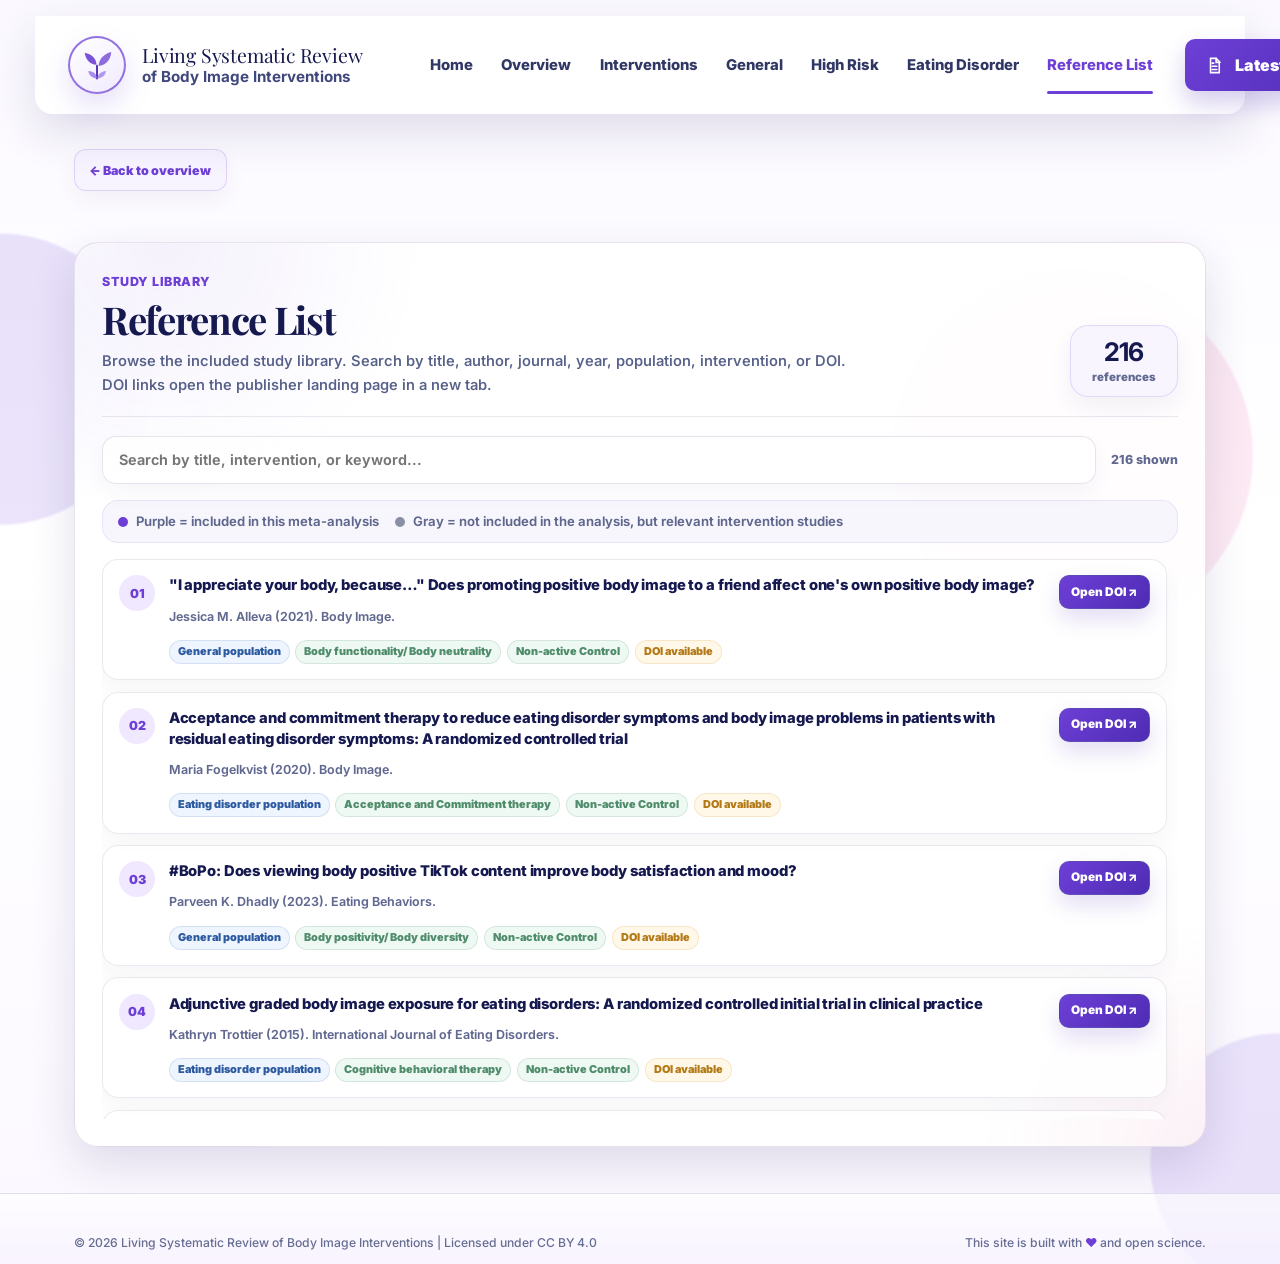
==== references.html @ 6b1490e8 "Add files via upload" ====
<!DOCTYPE html>
<html lang="en">
<head>
  <meta charset="UTF-8" />
  <meta name="viewport" content="width=device-width, initial-scale=1.0" />
  <title>Reference List | Living Systematic Review of Body Image Interventions</title>
  <meta name="description" content="Reference list for the living systematic review of body image interventions." />

  <link rel="preconnect" href="https://fonts.googleapis.com">
  <link rel="preconnect" href="https://fonts.gstatic.com" crossorigin>
  <link href="https://fonts.googleapis.com/css2?family=Inter:wght@400;500;600;700;800;900&family=Playfair+Display:wght@700;800&family=Special+Elite&display=swap" rel="stylesheet">
  <link rel="stylesheet" href="assets/style.css" />
</head>

<body class="references-page">
  <div class="page-shell">
    <header>
      <nav class="navbar" aria-label="Primary navigation">
        <a class="brand" href="index.html#cover" aria-label="Home">
          <span class="brand-mark" aria-hidden="true">
            <svg width="38" height="38" viewBox="0 0 48 48" fill="none">
              <path d="M24 41V25" stroke="#4E2CB4" stroke-width="2.4" stroke-linecap="round"/>
              <path d="M23.3 23.8C15.4 23.2 9.6 17.1 8.4 8.4C17.4 10.2 23.4 15.7 23.3 23.8Z" fill="#6D3FD6" opacity="0.9"/>
              <path d="M26 25.2C26.2 16.5 32.9 9.8 42 7.5C41.2 18.2 34.3 24.5 26 25.2Z" fill="#6D3FD6" opacity="0.76"/>
              <path d="M13 31.5C20 31.7 23.5 35.5 24 41C17.6 40.2 13.8 36.9 13 31.5Z" fill="#8F6BE8" opacity="0.75"/>
              <path d="M35.5 31.5C29.1 31.9 25.7 35.6 24 41C30.9 40.5 34.5 37 35.5 31.5Z" fill="#8F6BE8" opacity="0.68"/>
            </svg>
          </span>
          <span class="brand-title">Living Systematic Review <span>of Body Image Interventions</span></span>
        </a>

        <button class="hamburger" id="menuButton" aria-label="Open navigation menu" aria-expanded="false" aria-controls="navLinks">
          <svg width="24" height="24" viewBox="0 0 24 24" fill="none" aria-hidden="true">
            <path d="M4 7h16M4 12h16M4 17h16" stroke="currentColor" stroke-width="2" stroke-linecap="round"/>
          </svg>
        </button>

        <ul class="nav-links" id="navLinks">
          <li><a href="index.html#cover">Home</a></li>
          <li><a href="index.html#overview">Overview</a></li>
          <li><a href="index.html#interventions">Interventions</a></li>
          <li><a href="index.html#general-population">General</a></li>
          <li><a href="index.html#high-risk-population">High Risk</a></li>
          <li><a href="index.html#eating-disorder-population">Eating Disorder</a></li>
          <li><a href="references.html" class="active">Reference List</a></li>
        </ul>

        <a class="version-btn" href="index.html#overview">
          <svg width="19" height="19" viewBox="0 0 24 24" fill="none" aria-hidden="true">
            <path d="M7 3h7l4 4v14H7V3Z" stroke="currentColor" stroke-width="2"/>
            <path d="M14 3v5h5M9 13h6M9 17h6M9 9h2" stroke="currentColor" stroke-width="2" stroke-linecap="round"/>
          </svg>
          Latest Version
        </a>
      </nav>
    </header>

    <main>
      <div class="reference-page-intro">
        <a class="reference-back-home" href="index.html#overview">← Back to overview</a>
      </div>

      <section class="reference-section" id="reference-list" aria-labelledby="referenceListTitle">
        <div class="reference-card">
          <div class="reference-head">
            <div>
              <span class="population-kicker">Study library</span>
              <h2 id="referenceListTitle">Reference List</h2>
              <p>
                Browse the included study library. Search by title, author, journal, year, population, intervention, or DOI. DOI links open the publisher landing page in a new tab.
              </p>
            </div>
            <div class="reference-count-pill" aria-label="Number of references currently displayed">
              <div>
                <strong id="referenceTotal">0</strong>
                <span>references</span>
              </div>
            </div>
          </div>

          <div class="reference-toolbar">
            <label class="sr-only" for="referenceSearch">Search references</label>
            <input class="reference-search" id="referenceSearch" type="search" placeholder="Search by title, intervention, or keyword..." autocomplete="off" />
            <div class="reference-toolbar-meta"><span id="referenceShown">0</span> shown</div>
          </div>

          <div class="reference-legend" aria-label="Reference list legend">
            <span class="reference-legend-item">
              <span class="reference-legend-dot reference-legend-dot--purple" aria-hidden="true"></span>
              Purple = included in this meta-analysis
            </span>
            <span class="reference-legend-item">
              <span class="reference-legend-dot reference-legend-dot--gray" aria-hidden="true"></span>
              Gray = not included in the analysis, but relevant intervention studies
            </span>
          </div>

          <ol class="reference-list" id="referenceList" aria-label="Included study references"></ol>
          <div class="reference-empty" id="referenceEmpty">No matching references. Try another keyword.</div>
        </div>
      </section>
    </main>

    <footer>
      <div class="footer-inner">
        <div class="footer-bottom">
          <p>© 2026 Living Systematic Review of Body Image Interventions | Licensed under CC BY 4.0</p>
          <p>This site is built with <span class="heart">♥</span> and open science.</p>
        </div>
      </div>
    </footer>
  </div>

  <script src="data/references.js"></script>
  <script src="assets/references.js"></script>
</body>
</html>
---- assets/style.css ----
:root {
      --ink: #15194f;
      --text: #38406c;
      --muted: #6e7396;
      --purple: #6d3fd6;
      --purple-dark: #4e2cb4;
      --purple-soft: #efe8ff;
      --purple-softer: #f5f0ff;
      --pink-soft: #ffeaf4;
      --line: rgba(49, 38, 103, 0.12);
      --card: rgba(255, 255, 255, 0.88);
      --shadow: 0 18px 45px rgba(53, 37, 104, 0.14);
      --max: 1180px;
      --nav-height: 112px;
    }

    * {
      box-sizing: border-box;
      margin: 0;
      padding: 0;
    }

    html {
      scroll-behavior: smooth;
    }

    body {
      min-height: 100vh;
      font-family: "Inter", system-ui, -apple-system, BlinkMacSystemFont, "Segoe UI", sans-serif;
      color: var(--text);
      background:
        radial-gradient(circle at 0% 30%, rgba(130, 87, 226, 0.16) 0 9rem, transparent 9.2rem),
        radial-gradient(circle at 84% 36%, rgba(245, 160, 200, 0.22) 0 11rem, transparent 11.2rem),
        radial-gradient(circle at 100% 92%, rgba(130, 87, 226, 0.15) 0 8rem, transparent 8.2rem),
        linear-gradient(180deg, #fbf9ff 0%, #ffffff 43%, #fbf8ff 100%);
      overflow-x: hidden;
    }

    a {
      color: inherit;
      text-decoration: none;
    }

    .page-shell {
      position: relative;
      min-height: 100vh;
    }

    header {
      position: sticky;
      top: 0;
      z-index: 30;
      padding: 1rem clamp(1rem, 3vw, 2.2rem) 0;
    }

    .navbar {
      max-width: 1390px;
      margin: 0 auto;
      min-height: 98px;
      display: flex;
      align-items: center;
      justify-content: space-between;
      gap: 2rem;
      padding: 0 2rem;
      border: 1px solid rgba(255,255,255,0.7);
      border-radius: 0 0 18px 18px;
      background: rgba(255, 255, 255, 0.9);
      box-shadow: var(--shadow);
      backdrop-filter: blur(16px);
    }

    .brand {
      display: flex;
      align-items: center;
      gap: 1rem;
      min-width: 330px;
    }

    .brand-mark {
      width: 58px;
      height: 58px;
      display: grid;
      place-items: center;
      border: 2px solid rgba(109,63,214,0.72);
      border-radius: 50%;
      background: linear-gradient(145deg, #ffffff 0%, #f1eafe 100%);
      box-shadow: 0 12px 28px rgba(109,63,214,0.17);
      flex: 0 0 auto;
    }

    .brand-title {
      font-family: "Playfair Display", Georgia, serif;
      color: var(--ink);
      font-size: 1.22rem;
      line-height: 1.08;
      letter-spacing: -0.01em;
    }

    .brand-title span {
      display: block;
      margin-top: 0.15rem;
      font-size: 0.95rem;
      color: #40477c;
      font-family: "Inter", sans-serif;
      font-weight: 700;
      letter-spacing: 0;
    }

    .nav-links {
      display: flex;
      align-items: center;
      justify-content: center;
      gap: clamp(1rem, 2.2vw, 1.8rem);
      list-style: none;
      font-weight: 800;
      color: #303764;
      font-size: 0.93rem;
      white-space: nowrap;
    }

    .nav-links a {
      position: relative;
      display: inline-flex;
      padding: 0.5rem 0;
      transition: color 160ms ease;
    }

    .nav-links a:hover,
    .nav-links a.active {
      color: var(--purple);
    }

    .nav-links a.active::after,
    .nav-links a:hover::after {
      content: "";
      position: absolute;
      left: 0;
      right: 0;
      bottom: -0.72rem;
      height: 3px;
      border-radius: 999px;
      background: var(--purple);
    }

    .version-btn {
      display: inline-flex;
      align-items: center;
      justify-content: center;
      gap: 0.65rem;
      height: 52px;
      padding: 0 1.25rem;
      border-radius: 10px;
      background: linear-gradient(135deg, var(--purple) 0%, var(--purple-dark) 100%);
      color: white;
      font-weight: 900;
      box-shadow: 0 12px 25px rgba(78,44,180,0.24);
      transition: transform 160ms ease, box-shadow 160ms ease;
      white-space: nowrap;
    }

    .version-btn:hover {
      transform: translateY(-2px);
      box-shadow: 0 16px 30px rgba(78,44,180,0.28);
    }

    .hamburger {
      display: none;
      width: 44px;
      height: 44px;
      border: 1px solid var(--line);
      border-radius: 12px;
      background: white;
      color: var(--purple);
      cursor: pointer;
    }

    main {
      position: relative;
      z-index: 1;
      margin-top: -114px;
    }

    #overview,
    #interventions,
    #general-population,
    #high-risk-population,
    #eating-disorder-population,
    #reference-list {
      scroll-margin-top: 112px;
    }

    /* Cover */

    .cover-page {
      min-height: 100vh;
      display: flex;
      align-items: center;
      justify-content: center;
      padding: calc(var(--nav-height) + 34px) 1.5rem 4.4rem;
      position: relative;
      overflow: hidden;
      background:
        radial-gradient(circle at 9% 24%, rgba(130, 87, 226, 0.10) 0 10rem, transparent 10.2rem),
        radial-gradient(circle at 88% 72%, rgba(245, 160, 200, 0.13) 0 13rem, transparent 13.2rem),
        linear-gradient(180deg, #fbf9ff 0%, #ffffff 68%, #fbf8ff 100%);
    }

    .cover-board {
      width: min(1280px, 100%);
      aspect-ratio: 16 / 9;
      min-height: 620px;
      position: relative;
      overflow: hidden;
      border-radius: 28px;
      background:
        radial-gradient(circle at 9% 12%, rgba(233, 138, 164, 0.18), transparent 6rem),
        radial-gradient(circle at 91% 92%, rgba(125, 88, 206, 0.12), transparent 9rem),
        linear-gradient(180deg, rgba(255,255,255,0.94), rgba(255,253,250,0.92));
      border: 1px solid rgba(255, 255, 255, 0.88);
      box-shadow: 0 24px 70px rgba(53, 37, 104, 0.13);
      isolation: isolate;
    }

    .cover-board::before {
      content: "";
      position: absolute;
      inset: 0;
      pointer-events: none;
      opacity: 0.42;
      background-image:
        radial-gradient(rgba(60, 51, 87, 0.10) 0.8px, transparent 0.8px),
        linear-gradient(110deg, transparent 0 64%, rgba(137, 98, 220, 0.09) 64% 69%, transparent 69% 100%),
        linear-gradient(12deg, transparent 0 72%, rgba(235, 184, 197, 0.15) 72% 80%, transparent 80% 100%);
      background-size: 22px 22px, 100% 100%, 100% 100%;
      mix-blend-mode: multiply;
      z-index: -2;
    }

    .cover-board::after {
      content: "";
      position: absolute;
      left: -8%;
      right: -8%;
      bottom: -8%;
      height: 31%;
      background:
        linear-gradient(9deg, rgba(132, 91, 213, 0.14), rgba(255,255,255,0) 74%),
        linear-gradient(-8deg, rgba(232, 177, 195, 0.18), rgba(255,255,255,0) 62%);
      clip-path: polygon(0 37%, 18% 54%, 34% 41%, 51% 62%, 66% 45%, 83% 57%, 100% 37%, 100% 100%, 0 100%);
      z-index: -1;
    }

    .cover-title {
      position: absolute;
      top: 8.5%;
      left: 50%;
      transform: translateX(-50%);
      width: min(760px, 80%);
      text-align: center;
      font-family: "Special Elite", "Playfair Display", Georgia, serif;
      color: #312a53;
      font-size: clamp(2rem, 3.4vw, 3.7rem);
      line-height: 1.28;
      letter-spacing: 0.01em;
      z-index: 3;
    }

    .cover-title span {
      display: block;
    }

    .cover-title::after {
      content: "";
      display: block;
      width: 260px;
      height: 8px;
      margin: 1rem auto 0;
      border-radius: 999px;
      background: rgba(109, 63, 214, 0.20);
      transform: rotate(-1deg);
    }

    .body-figure-wrap {
      position: absolute;
      left: 50%;
      top: 54%;
      width: 34%;
      transform: translate(-50%, -50%);
      z-index: 4;
      padding: 1.2rem 1.1rem;
      border-radius: 28px;
      background: rgba(232, 222, 250, 0.24);
      box-shadow: 0 18px 50px rgba(53, 37, 104, 0.05);
      animation: floatCenter 8s ease-in-out infinite;
    }

    .body-figure-wrap svg {
      width: 100%;
      display: block;
      overflow: visible;
    }

    @keyframes floatCenter {
      0%, 100% {
        transform: translate(-50%, -50%) translateY(0);
      }
      50% {
        transform: translate(-50%, -50%) translateY(-6px);
      }
    }

    .cover-note {
      position: absolute;
      display: flex;
      align-items: center;
      gap: 0.72rem;
      min-height: 78px;
      padding: 1rem 1.2rem;
      border-radius: 9px 15px 11px 13px;
      color: #312a53;
      font-family: "Special Elite", "Courier New", monospace;
      font-size: clamp(0.86rem, 1.18vw, 1.08rem);
      line-height: 1.55;
      letter-spacing: 0.01em;
      text-decoration: none;
      box-shadow: 0 14px 28px rgba(53, 37, 104, 0.10);
      transform: rotate(var(--r));
      animation: floatTag var(--duration) ease-in-out infinite;
      animation-delay: var(--delay);
      transition: filter 0.24s ease, box-shadow 0.24s ease, background 0.24s ease;
      z-index: 5;
      will-change: transform;
    }

    .cover-note::before {
      content: "";
      position: absolute;
      top: -14px;
      left: 28%;
      width: 74px;
      height: 22px;
      border-radius: 4px;
      background: rgba(211, 191, 157, 0.58);
      transform: rotate(2deg);
      box-shadow: 0 2px 8px rgba(53, 37, 104, 0.07);
    }

    .cover-note:hover,
    .cover-note:focus-visible {
      filter: saturate(1.04) brightness(1.02);
      box-shadow: 0 18px 34px rgba(53, 37, 104, 0.18), 0 0 0 5px rgba(109, 63, 214, 0.08);
      outline: none;
    }

    .cover-note .note-icon {
      flex: 0 0 auto;
      font-size: 1.65rem;
      color: #6d3fd6;
      opacity: 0.76;
      line-height: 1;
    }

    .cover-note.lavender {
      background: rgba(232, 222, 250, 0.88);
      clip-path: polygon(0 8%, 8% 3%, 22% 5%, 36% 0, 51% 4%, 67% 1%, 82% 6%, 100% 3%, 98% 89%, 87% 94%, 70% 92%, 54% 99%, 38% 93%, 21% 97%, 6% 92%);
    }

    .cover-note.cream {
      background: rgba(247, 238, 224, 0.92);
      clip-path: polygon(1% 9%, 14% 4%, 28% 7%, 42% 2%, 58% 6%, 75% 3%, 100% 8%, 97% 88%, 82% 95%, 66% 91%, 48% 98%, 30% 94%, 12% 99%, 2% 91%);
    }

    .note-1 { left: 10%; top: 27%; width: 25%; --r: -3deg; --duration: 6.6s; --delay: -0.2s; }
    .note-2 { left: 8%; top: 46%; width: 25%; --r: -4deg; --duration: 7.4s; --delay: -1.1s; }
    .note-3 { left: 11%; top: 67%; width: 26%; --r: -2deg; --duration: 6.9s; --delay: -2.2s; }
    .note-4 { right: 10%; top: 25%; width: 25%; --r: 3deg; --duration: 7.2s; --delay: -0.8s; }
    .note-5 { right: 8%; top: 47%; width: 25%; --r: 4deg; --duration: 6.8s; --delay: -1.6s; }
    .note-6 { right: 10%; top: 68%; width: 24%; --r: 2deg; --duration: 7.6s; --delay: -2.7s; }

    @keyframes floatTag {
      0%, 100% {
        transform: translate3d(0, 0, 0) rotate(var(--r));
      }
      50% {
        transform: translate3d(0, -12px, 0) rotate(calc(var(--r) + 0.7deg));
      }
    }

    .scroll-hint {
      position: absolute;
      left: 50%;
      bottom: 1.05rem;
      transform: translateX(-50%);
      display: inline-flex;
      flex-direction: column;
      align-items: center;
      gap: 0.42rem;
      color: var(--purple);
      font-weight: 800;
      font-size: 0.82rem;
      text-align: center;
      z-index: 8;
    }

    .scroll-hint .arrow {
      width: 34px;
      height: 34px;
      display: grid;
      place-items: center;
      border-radius: 50%;
      background: rgba(255,255,255,0.85);
      border: 1px solid rgba(109,63,214,0.20);
      box-shadow: 0 10px 24px rgba(53, 37, 104, 0.12);
      font-size: 1.2rem;
      animation: bounce 1.6s infinite;
    }

    @keyframes bounce {
      0%, 20%, 50%, 80%, 100% {
        transform: translateY(0);
      }
      40% {
        transform: translateY(6px);
      }
      60% {
        transform: translateY(3px);
      }
    }

    /* Overview dashboard */

    .dashboard-hero {
      max-width: var(--max);
      margin: 0 auto;
      padding: 4.3rem 1.5rem 2.2rem;
    }

    .dashboard-card {
      width: 100%;
      border: 1px solid rgba(255,255,255,0.78);
      border-radius: 28px;
      background: rgba(255, 255, 255, 0.88);
      box-shadow: var(--shadow);
      backdrop-filter: blur(18px);
      overflow: hidden;
    }

    .dashboard-header {
      display: block;
      padding: 1.75rem 1.7rem 1.2rem;
      border-bottom: 1px solid rgba(49, 38, 103, 0.10);
    }

    .dashboard-header h1 {
      font-family: "Playfair Display", Georgia, serif;
      font-size: clamp(1.9rem, 3vw, 2.75rem);
      line-height: 1.05;
      letter-spacing: -0.035em;
      color: var(--ink);
    }

    .wide-stats-grid {
      display: grid;
      grid-template-columns: repeat(4, minmax(0, 1fr));
      gap: 1rem;
      padding: 1.2rem 1.7rem 1.05rem;
    }

    .wide-stat {
      min-height: 116px;
      display: flex;
      align-items: center;
      gap: 1rem;
      padding: 1.15rem;
      border: 1px solid var(--line);
      border-radius: 16px;
      background: rgba(255,255,255,0.72);
      box-shadow: 0 10px 26px rgba(53,37,104,0.05);
    }

    .wide-stat strong {
      display: block;
      color: var(--ink);
      font-size: clamp(1.35rem, 2vw, 1.9rem);
      line-height: 1;
      letter-spacing: -0.035em;
    }

    .wide-stat span:not(.icon-bubble) {
      display: block;
      margin-top: 0.38rem;
      color: #596088;
      font-size: 0.8rem;
      font-weight: 800;
      line-height: 1.25;
    }

    .icon-bubble {
      width: 52px;
      height: 52px;
      display: grid;
      place-items: center;
      border-radius: 50%;
      background: var(--purple-soft);
      color: var(--purple);
      flex: 0 0 auto;
    }

    .icon-bubble.pink {
      background: var(--pink-soft);
      color: #de5790;
    }

    .population-panel {
      margin: 0 1.7rem 1.5rem;
      padding: 1.1rem 1.2rem 1.25rem;
      border: 1px solid rgba(49, 38, 103, 0.10);
      border-radius: 18px;
      background: rgba(255,255,255,0.64);
    }

    .population-panel h2 {
      margin-bottom: 1rem;
      color: var(--ink);
      font-size: 1rem;
      letter-spacing: -0.01em;
    }

    .population-row {
      display: grid;
      grid-template-columns: 230px 1fr 72px;
      align-items: center;
      gap: 1rem;
      margin: 0.85rem 0;
      color: #4f5780;
      font-size: 0.86rem;
      font-weight: 800;
    }

    .population-row strong {
      text-align: right;
      color: var(--ink);
      font-size: 0.84rem;
      font-variant-numeric: tabular-nums;
    }

    .bar-track {
      height: 14px;
      border-radius: 999px;
      background: rgba(109, 63, 214, 0.10);
      overflow: hidden;
    }

    .bar-fill {
      height: 100%;
      width: var(--w);
      border-radius: inherit;
      background: linear-gradient(90deg, #6d3fd6, #8f6be8);
      box-shadow: 0 5px 14px rgba(109, 63, 214, 0.22);
    }

    .population-row:nth-of-type(4) .bar-fill {
      background: linear-gradient(90deg, #e35f9a, #ef9fc1);
    }

    /* Compact population cards */

    .overview-cards {
      max-width: var(--max);
      margin: 0 auto;
      padding: 0.2rem 1.5rem 2.4rem;
    }

    .population-card-grid {
      display: grid;
      grid-template-columns: repeat(3, minmax(0, 1fr));
      gap: 1rem;
    }

    .population-card {
      min-height: 0;
      display: flex;
      flex-direction: column;
      gap: 0.9rem;
      padding: 1.05rem 1.1rem 1rem;
      border: 1px solid var(--line);
      border-radius: 16px;
      background: rgba(255,255,255,0.9);
      box-shadow: 0 10px 28px rgba(53,37,104,0.06);
      backdrop-filter: blur(12px);
      text-decoration: none;
      color: inherit;
      transition: transform 160ms ease, box-shadow 160ms ease, border-color 160ms ease;
    }

    .population-card:hover {
      transform: translateY(-3px);
      border-color: rgba(109,63,214,0.28);
      box-shadow: 0 16px 34px rgba(53,37,104,0.10);
    }

    .population-card-top {
      display: grid;
      grid-template-columns: 74px 1fr;
      gap: 0.9rem;
      align-items: start;
    }

    .population-svg-icon {
      width: 64px;
      height: 64px;
      display: block;
      border-radius: 50%;
      flex: 0 0 auto;
      filter: drop-shadow(0 10px 18px rgba(109, 63, 214, 0.12));
    }

    .population-card-title {
      color: #161616;
      font-size: clamp(1.05rem, 1.9vw, 1.55rem);
      line-height: 1.02;
      font-weight: 750;
      letter-spacing: -0.035em;
      margin: 0;
      padding-top: 0.15rem;
      max-width: 230px;
    }

    .population-card-desc {
      color: #566089;
      font-size: 0.74rem;
      line-height: 1.55;
      font-weight: 650;
      margin: 0;
    }

    .population-card .card-link {
      margin-top: auto;
      display: inline-flex;
      align-items: center;
      gap: 0.5rem;
      color: var(--purple);
      font-size: 0.74rem;
      font-weight: 850;
    }

    /* Interventions */

    .evidence-board {
      max-width: var(--max);
      margin: 0 auto;
      padding: 0.1rem 1.5rem 2.2rem;
    }

    .evidence-panel {
      position: relative;
      border: 1px solid var(--line);
      border-radius: 22px;
      background:
        radial-gradient(circle at 8% 0%, rgba(109,63,214,0.07), transparent 16rem),
        radial-gradient(circle at 100% 100%, rgba(224,87,144,0.07), transparent 14rem),
        rgba(255,255,255,0.88);
      box-shadow: 0 16px 40px rgba(53,37,104,0.08);
      backdrop-filter: blur(12px);
      padding: 1.35rem 1.45rem 1.1rem;
      overflow: visible;
    }

    .evidence-panel-head {
      display: flex;
      align-items: center;
      justify-content: space-between;
      gap: 1rem;
      margin-bottom: 1rem;
    }

    .evidence-panel h2 {
      color: var(--ink);
      font-family: "Playfair Display", Georgia, serif;
      font-size: clamp(1.45rem, 2.3vw, 1.85rem);
      letter-spacing: -0.025em;
    }

    .evidence-link {
      display: inline-flex;
      align-items: center;
      gap: 0.45rem;
      color: var(--purple);
      font-size: 0.8rem;
      font-weight: 900;
      white-space: nowrap;
    }

    .intervention-grid {
      display: grid;
      grid-template-columns: repeat(4, minmax(0, 1fr));
      gap: 0.9rem;
    }

    .intervention-card {
      --accent: #6d3fd6;
      --accent-soft: rgba(243,237,255,0.78);
      --accent-line: rgba(109,63,214,0.24);

      min-height: 138px;
      width: 100%;
      appearance: none;
      border: 1px solid var(--accent-line);
      border-radius: 15px;
      background:
        linear-gradient(180deg, rgba(255,255,255,0.92), var(--accent-soft));
      color: var(--accent);
      cursor: pointer;
      font: inherit;
      display: flex;
      flex-direction: column;
      align-items: center;
      justify-content: space-between;
      text-align: center;
      padding: 0.92rem 0.7rem 0.78rem;
      box-shadow: 0 10px 24px rgba(53,37,104,0.045);
      transform: translateY(0) scale(1);
      transition: transform 180ms ease, box-shadow 180ms ease, border-color 180ms ease, filter 180ms ease;
      position: relative;
      overflow: hidden;
    }

    .intervention-card::after {
      content: "Click to flip";
      position: absolute;
      left: 50%;
      bottom: 0.48rem;
      transform: translateX(-50%) translateY(120%);
      padding: 0.24rem 0.55rem;
      border-radius: 999px;
      background: rgba(255,255,255,0.84);
      color: var(--accent);
      font-size: 0.58rem;
      font-weight: 900;
      letter-spacing: 0.02em;
      opacity: 0;
      transition: transform 180ms ease, opacity 180ms ease;
      box-shadow: 0 6px 18px rgba(53,37,104,0.08);
      white-space: nowrap;
    }

    .intervention-card:hover,
    .intervention-card:focus-visible {
      transform: translateY(-4px) scale(1.015);
      border-color: color-mix(in srgb, var(--accent) 54%, white);
      box-shadow: 0 18px 34px rgba(53,37,104,0.12);
      outline: none;
    }

    .intervention-card:hover::after,
    .intervention-card:focus-visible::after {
      opacity: 1;
      transform: translateX(-50%) translateY(0);
    }

    .intervention-card.gold,
    .intervention-fly-card.gold {
      --accent: #c9942d;
      --accent-soft: rgba(255,247,229,0.84);
      --accent-line: rgba(204,151,44,0.32);
    }

    .intervention-card.blue,
    .intervention-fly-card.blue {
      --accent: #2c5aa0;
      --accent-soft: rgba(235,243,255,0.82);
      --accent-line: rgba(44,90,160,0.30);
    }

    .intervention-card.purple,
    .intervention-fly-card.purple {
      --accent: #6d3fd6;
      --accent-soft: rgba(243,237,255,0.84);
      --accent-line: rgba(109,63,214,0.30);
    }

    .intervention-card.pink,
    .intervention-fly-card.pink {
      --accent: #df5790;
      --accent-soft: rgba(255,239,247,0.84);
      --accent-line: rgba(224,87,144,0.30);
    }

    .intervention-card.red,
    .intervention-fly-card.red {
      --accent: #d8554d;
      --accent-soft: rgba(255,240,237,0.84);
      --accent-line: rgba(219,88,76,0.30);
    }

    .intervention-card.teal,
    .intervention-fly-card.teal {
      --accent: #2f8f83;
      --accent-soft: rgba(232,248,245,0.84);
      --accent-line: rgba(47,143,131,0.30);
    }

    .intervention-card.green,
    .intervention-fly-card.green {
      --accent: #4f8c6b;
      --accent-soft: rgba(236,248,241,0.84);
      --accent-line: rgba(79,140,107,0.30);
    }

    .intervention-card.orange,
    .intervention-fly-card.orange {
      --accent: #d07a2d;
      --accent-soft: rgba(255,244,232,0.86);
      --accent-line: rgba(208,122,45,0.30);
    }

    .intervention-card.slate,
    .intervention-fly-card.slate {
      --accent: #596088;
      --accent-soft: rgba(241,243,249,0.88);
      --accent-line: rgba(89,96,136,0.30);
    }

    .intervention-card svg {
      width: 32px;
      height: 32px;
      margin-bottom: 0.35rem;
      color: var(--accent);
      filter: drop-shadow(0 8px 16px rgba(53,37,104,0.10));
    }

    .intervention-card .code {
      display: block;
      color: var(--accent);
      font-weight: 950;
      font-size: 1rem;
      letter-spacing: 0.01em;
      margin-bottom: 0.42rem;
    }

    .intervention-card .name {
      color: var(--ink);
      font-size: 0.65rem;
      line-height: 1.28;
      font-weight: 850;
      min-height: 2.55rem;
      display: flex;
      align-items: center;
      justify-content: center;
    }

    .intervention-card .study-count {
      color: var(--accent);
      font-size: 0.72rem;
      font-weight: 950;
      margin-top: 0.45rem;
      margin-bottom: 0.15rem;
    }

    .evidence-note {
      display: flex;
      align-items: center;
      gap: 0.45rem;
      margin-top: 0.9rem;
      color: #6e7396;
      font-size: 0.74rem;
      line-height: 1.5;
      font-weight: 650;
    }

    .modal-open {
      overflow: hidden;
    }

    .intervention-modal[hidden] {
      display: none;
    }

    .intervention-modal {
      position: fixed;
      inset: 0;
      z-index: 120;
      display: grid;
      place-items: center;
      padding: 1.25rem;
      overflow-y: auto;
      overscroll-behavior: contain;
    }

    .intervention-modal-backdrop {
      position: absolute;
      inset: 0;
      border: 0;
      background:
        radial-gradient(circle at 50% 48%, rgba(255,255,255,0.18), transparent 17rem),
        rgba(21,25,79,0.44);
      backdrop-filter: blur(12px);
      cursor: pointer;
      opacity: 0;
      transition: opacity 260ms ease;
    }

    .intervention-modal.is-open .intervention-modal-backdrop {
      opacity: 1;
    }

    .intervention-fly-card {
      --start-x: 0px;
      --start-y: 0px;
      --start-scale: 0.42;

      position: fixed;
      left: 50%;
      top: 50%;
      width: min(460px, calc(100vw - 2rem));
      height: min(620px, calc(100vh - 2rem));
      perspective: 1200px;
      opacity: 0;
      transform:
        translate(calc(-50% + var(--start-x)), calc(-50% + var(--start-y)))
        scale(var(--start-scale));
      transform-origin: center;
      will-change: transform, opacity;
    }

    .intervention-modal.is-open .intervention-fly-card {
      animation: cardFlyIn 420ms cubic-bezier(.2,.82,.2,1) forwards;
    }

    @keyframes cardFlyIn {
      0% {
        opacity: 0.15;
        transform:
          translate(calc(-50% + var(--start-x)), calc(-50% + var(--start-y)))
          scale(var(--start-scale));
      }

      100% {
        opacity: 1;
        transform: translate(-50%, -50%) scale(1);
      }
    }

    .intervention-flip-card {
      position: relative;
      width: 100%;
      height: 100%;
      transform-style: preserve-3d;
      transition: transform 760ms cubic-bezier(.2,.82,.2,1);
    }

    .intervention-modal.is-flipped .intervention-flip-card {
      transform: rotateY(180deg);
    }

    .intervention-modal-face {
      position: absolute;
      inset: 0;
      display: flex;
      flex-direction: column;
      align-items: center;
      justify-content: center;
      gap: 0.95rem;
      padding: 2.1rem;
      border: 1px solid var(--accent-line);
      border-radius: 28px;
      background:
        radial-gradient(circle at 18% 14%, rgba(255,255,255,0.82), transparent 8rem),
        linear-gradient(180deg, rgba(255,255,255,0.96), var(--accent-soft));
      color: var(--accent);
      box-shadow: 0 30px 80px rgba(20,18,64,0.30);
      backface-visibility: hidden;
      overflow: hidden;
    }

    .intervention-modal-face::before {
      content: "";
      position: absolute;
      inset: 1rem;
      border: 1px solid rgba(255,255,255,0.72);
      border-radius: 22px;
      pointer-events: none;
    }

    .intervention-modal-front svg {
      width: 76px;
      height: 76px;
      color: var(--accent);
      filter: drop-shadow(0 16px 26px rgba(53,37,104,0.13));
    }

    .modal-code {
      color: var(--accent);
      font-size: clamp(2.35rem, 7vw, 3.25rem);
      line-height: 0.95;
      font-weight: 950;
      letter-spacing: -0.045em;
    }

    .modal-name {
      max-width: 320px;
      color: var(--ink);
      text-align: center;
      font-size: clamp(1.08rem, 4.5vw, 1.35rem);
      line-height: 1.25;
      font-weight: 900;
      letter-spacing: -0.02em;
    }

    .modal-count {
      color: var(--accent);
      font-size: 1.02rem;
      font-weight: 950;
    }

    .modal-tap-hint {
      position: absolute;
      bottom: 1.3rem;
      left: 50%;
      transform: translateX(-50%);
      padding: 0.45rem 0.8rem;
      border-radius: 999px;
      background: rgba(255,255,255,0.74);
      color: #667096;
      font-size: 0.7rem;
      font-weight: 850;
      white-space: nowrap;
    }

    .intervention-modal-back {
      align-items: stretch;
      justify-content: flex-start;
      transform: rotateY(180deg);
      color: var(--text);
      text-align: left;
      overflow: hidden;
      padding: 0;
    }

    .modal-scroll-content {
      position: relative;
      z-index: 2;
      height: 100%;
      max-height: 100%;
      overflow-y: auto;
      overflow-x: hidden;
      -webkit-overflow-scrolling: touch;
      overscroll-behavior: contain;
      touch-action: pan-y;
      scrollbar-gutter: stable;
      display: flex;
      flex-direction: column;
      gap: 0.8rem;
      padding: 2.1rem 1.75rem 1.35rem 2.1rem;
    }

    .modal-scroll-content::-webkit-scrollbar {
      width: 8px;
    }

    .modal-scroll-content::-webkit-scrollbar-track {
      background: rgba(109,63,214,0.08);
      border-radius: 999px;
      margin: 1.4rem 0;
    }

    .modal-scroll-content::-webkit-scrollbar-thumb {
      background: color-mix(in srgb, var(--accent) 48%, white);
      border-radius: 999px;
    }

    .modal-back-kicker {
      color: var(--accent);
      font-size: 0.72rem;
      font-weight: 950;
      letter-spacing: 0.08em;
      text-transform: uppercase;
    }

    .intervention-modal-back h3 {
      color: var(--ink);
      font-family: "Playfair Display", Georgia, serif;
      font-size: clamp(1.55rem, 6vw, 2.2rem);
      line-height: 1.02;
      letter-spacing: -0.04em;
    }

    .intervention-modal-back p {
      color: #4f5780;
      font-size: 0.9rem;
      line-height: 1.62;
      font-weight: 600;
    }

    .modal-info-grid {
      display: grid;
      gap: 0.75rem;
      margin-top: 0.2rem;
    }

    .modal-info-box {
      padding: 0.85rem 0.9rem;
      border-radius: 16px;
      border: 1px solid rgba(49,38,103,0.10);
      background: rgba(255,255,255,0.62);
    }

    .modal-info-box strong {
      display: block;
      margin-bottom: 0.3rem;
      color: var(--accent);
      font-size: 0.72rem;
      font-weight: 950;
      letter-spacing: 0.04em;
      text-transform: uppercase;
    }

    .modal-info-box span {
      color: #4f5780;
      font-size: 0.82rem;
      line-height: 1.5;
      font-weight: 650;
    }

    .modal-pop-link {
      margin-top: 0.2rem;
      display: inline-flex;
      align-items: center;
      justify-content: center;
      min-height: 42px;
      padding: 0 1rem;
      border-radius: 12px;
      background: linear-gradient(135deg, var(--accent), color-mix(in srgb, var(--accent) 72%, #15194f));
      color: white;
      font-size: 0.78rem;
      font-weight: 950;
      box-shadow: 0 12px 26px rgba(53,37,104,0.16);
    }

    .modal-close {
      position: absolute;
      right: 1rem;
      top: 1rem;
      z-index: 3;
      width: 38px;
      height: 38px;
      display: grid;
      place-items: center;
      border: 1px solid rgba(49,38,103,0.10);
      border-radius: 999px;
      background: rgba(255,255,255,0.82);
      color: var(--accent);
      font-size: 1.35rem;
      line-height: 1;
      font-weight: 900;
      cursor: pointer;
      transition: transform 160ms ease, box-shadow 160ms ease;
    }

    .modal-close:hover,
    .modal-close:focus-visible {
      transform: scale(1.06);
      box-shadow: 0 10px 24px rgba(53,37,104,0.12);
      outline: none;
    }

    @media (prefers-reduced-motion: reduce) {
      .intervention-modal.is-open .intervention-fly-card {
        animation: none;
        opacity: 1;
        transform: translate(-50%, -50%) scale(1);
      }

      .intervention-flip-card {
        transition: none;
      }
    }

    @media (max-height: 680px) {
      .intervention-fly-card {
        height: calc(100vh - 1.25rem);
      }

      .intervention-modal-face {
        padding: 1.55rem;
      }

      .intervention-modal-back {
        padding: 0;
      }

      .modal-scroll-content {
        padding: 1.55rem 1.35rem 1.2rem 1.55rem;
      }

      .intervention-modal-back h3 {
        font-size: clamp(1.35rem, 5vw, 1.85rem);
      }

      .intervention-modal-back p {
        font-size: 0.84rem;
        line-height: 1.55;
      }
    }



    /* Reference list */

    .wide-stat.stat-link {
      position: relative;
      color: inherit;
      text-decoration: none;
      cursor: pointer;
      transition: transform 160ms ease, box-shadow 160ms ease, border-color 160ms ease, background 160ms ease;
    }

    .wide-stat.stat-link:hover,
    .wide-stat.stat-link:focus-visible {
      transform: translateY(-3px);
      border-color: rgba(109,63,214,0.32);
      box-shadow: 0 16px 34px rgba(53,37,104,0.12);
      background: rgba(255,255,255,0.9);
      outline: none;
    }

    .stat-action {
      display: inline-flex;
      margin-top: 0.5rem;
      color: var(--purple);
      font-size: 0.72rem;
      line-height: 1.2;
      font-style: normal;
      font-weight: 900;
    }

    .reference-section {
      max-width: var(--max);
      margin: 0 auto;
      padding: 2.4rem 1.5rem 2.6rem;
    }

    .reference-card {
      border: 1px solid var(--line);
      border-radius: 24px;
      background:
        radial-gradient(circle at 8% 0%, rgba(109,63,214,0.07), transparent 16rem),
        radial-gradient(circle at 100% 100%, rgba(224,87,144,0.07), transparent 14rem),
        rgba(255,255,255,0.9);
      box-shadow: var(--shadow);
      backdrop-filter: blur(16px);
      padding: 1.7rem;
    }

    .reference-head {
      display: grid;
      grid-template-columns: 1fr auto;
      gap: 1rem;
      align-items: end;
      margin-bottom: 1.2rem;
      border-bottom: 1px solid rgba(49,38,103,0.10);
      padding-bottom: 1.15rem;
    }

    .reference-head h2 {
      color: var(--ink);
      font-family: "Playfair Display", Georgia, serif;
      font-size: clamp(1.8rem, 3vw, 2.7rem);
      line-height: 1.04;
      letter-spacing: -0.035em;
      margin-bottom: 0.55rem;
    }

    .reference-head p {
      max-width: 760px;
      color: #566089;
      font-size: 0.92rem;
      line-height: 1.65;
      font-weight: 560;
    }

    .reference-count-pill {
      min-width: 108px;
      min-height: 72px;
      display: grid;
      place-items: center;
      padding: 0.75rem 1rem;
      border: 1px solid rgba(109,63,214,0.16);
      border-radius: 18px;
      background: rgba(245,240,255,0.68);
      color: var(--purple);
      text-align: center;
      box-shadow: 0 10px 24px rgba(53,37,104,0.06);
    }

    .reference-count-pill strong {
      display: block;
      color: var(--ink);
      font-size: 1.6rem;
      line-height: 1;
      letter-spacing: -0.04em;
    }

    .reference-count-pill span {
      display: block;
      margin-top: 0.35rem;
      color: #626991;
      font-size: 0.72rem;
      font-weight: 850;
    }

    .reference-toolbar {
      display: grid;
      grid-template-columns: minmax(240px, 1fr) auto;
      gap: 0.9rem;
      align-items: center;
      margin-bottom: 1rem;
    }

    .reference-search {
      width: 100%;
      min-height: 48px;
      border: 1px solid rgba(49,38,103,0.12);
      border-radius: 14px;
      padding: 0 1rem;
      background: rgba(255,255,255,0.86);
      color: var(--ink);
      font: inherit;
      font-size: 0.9rem;
      font-weight: 650;
      outline: none;
      box-shadow: 0 10px 22px rgba(53,37,104,0.04);
      transition: border-color 160ms ease, box-shadow 160ms ease;
    }

    .reference-search:focus {
      border-color: rgba(109,63,214,0.38);
      box-shadow: 0 0 0 5px rgba(109,63,214,0.08), 0 10px 22px rgba(53,37,104,0.05);
    }

    .reference-toolbar-meta {
      color: #626991;
      font-size: 0.78rem;
      font-weight: 800;
      white-space: nowrap;
    }

    .reference-list {
      list-style: none;
      display: grid;
      gap: 0.72rem;
      margin: 0;
      padding: 0;
      max-height: 560px;
      overflow-y: auto;
      scrollbar-gutter: stable;
      padding-right: 0.2rem;
    }

    .reference-list::-webkit-scrollbar {
      width: 8px;
    }

    .reference-list::-webkit-scrollbar-track {
      background: rgba(109,63,214,0.08);
      border-radius: 999px;
    }

    .reference-list::-webkit-scrollbar-thumb {
      background: rgba(109,63,214,0.34);
      border-radius: 999px;
    }

    .reference-item {
      display: block;
    }

    .reference-link {
      display: grid;
      grid-template-columns: auto 1fr auto;
      gap: 0.85rem;
      align-items: center;
      min-height: 72px;
      padding: 0.95rem 1rem;
      border: 1px solid rgba(49,38,103,0.10);
      border-radius: 16px;
      background: rgba(255,255,255,0.72);
      color: inherit;
      text-decoration: none;
      box-shadow: 0 10px 24px rgba(53,37,104,0.045);
      transition: transform 160ms ease, box-shadow 160ms ease, border-color 160ms ease, background 160ms ease;
    }

    .reference-link:hover,
    .reference-link:focus-visible {
      transform: translateY(-2px);
      border-color: rgba(109,63,214,0.28);
      background: rgba(255,255,255,0.92);
      box-shadow: 0 14px 30px rgba(53,37,104,0.09);
      outline: none;
    }

    .reference-number {
      width: 36px;
      height: 36px;
      display: grid;
      place-items: center;
      border-radius: 999px;
      background: var(--purple-soft);
      color: var(--purple);
      font-size: 0.78rem;
      font-weight: 950;
    }

    .reference-title {
      color: var(--ink);
      font-size: 0.92rem;
      line-height: 1.42;
      font-weight: 780;
      letter-spacing: -0.01em;
    }

    .reference-arrow {
      color: var(--purple);
      font-size: 1.15rem;
      font-weight: 900;
    }


    .reference-link {
      align-items: flex-start;
    }

    .reference-list-text {
      min-width: 0;
      display: block;
    }

    .reference-title-main {
      display: block;
      color: var(--ink);
      font-size: 0.92rem;
      line-height: 1.42;
      font-weight: 780;
      letter-spacing: -0.01em;
    }

    .reference-meta-line {
      display: block;
      margin-top: 0.32rem;
      color: #626991;
      font-size: 0.74rem;
      line-height: 1.35;
      font-weight: 720;
    }

    .reference-chip-row,
    .reference-detail-tags {
      display: flex;
      flex-wrap: wrap;
      gap: 0.35rem;
      margin-top: 0.52rem;
    }

    .reference-chip {
      display: inline-flex;
      align-items: center;
      min-height: 24px;
      padding: 0.22rem 0.52rem;
      border-radius: 999px;
      border: 1px solid rgba(109,63,214,0.16);
      background: rgba(245,240,255,0.72);
      color: var(--purple);
      font-size: 0.68rem;
      line-height: 1;
      font-weight: 900;
      white-space: nowrap;
    }

    .reference-chip.population {
      background: rgba(255,234,244,0.72);
      border-color: rgba(224,87,144,0.18);
      color: #c84982;
    }

    .reference-chip.intervention {
      background: rgba(239,232,255,0.82);
      border-color: rgba(109,63,214,0.18);
      color: #5f35c4;
    }

    .reference-chip.doi {
      background: rgba(229,245,235,0.86);
      border-color: rgba(79,140,107,0.18);
      color: #3d7d5d;
    }

    .reference-chip.doi-missing {
      background: rgba(241,243,249,0.9);
      border-color: rgba(89,96,136,0.18);
      color: #6e7396;
    }

    .reference-citation {
      color: #4f5780 !important;
      font-size: 0.86rem !important;
      line-height: 1.6 !important;
      font-weight: 650 !important;
    }

    .reference-detail-doi a {
      display: inline-flex;
      align-items: center;
      min-height: 34px;
      padding: 0 0.8rem;
      border-radius: 999px;
      background: rgba(245,240,255,0.82);
      color: var(--purple);
      font-size: 0.78rem;
      font-weight: 900;
      box-shadow: 0 8px 18px rgba(53,37,104,0.06);
    }

    .reference-detail-doi {
      margin-top: 0.65rem;
    }



    .reference-title-link {
      text-decoration: none;
      color: var(--ink);
      transition: color 160ms ease;
    }

    .reference-title-link:hover,
    .reference-title-link:focus-visible {
      color: var(--purple);
      outline: none;
    }

    .reference-actions {
      display: flex;
      flex-direction: column;
      align-items: flex-end;
      gap: 0.45rem;
      min-width: 96px;
    }

    .reference-detail-link,
    .reference-doi-button {
      display: inline-flex;
      align-items: center;
      justify-content: center;
      min-height: 30px;
      padding: 0 0.72rem;
      border-radius: 999px;
      font-size: 0.72rem;
      line-height: 1;
      font-weight: 950;
      text-decoration: none;
      white-space: nowrap;
      transition: transform 160ms ease, box-shadow 160ms ease, border-color 160ms ease, background 160ms ease;
    }

    .reference-detail-link {
      border: 1px solid rgba(109,63,214,0.16);
      background: rgba(245,240,255,0.76);
      color: var(--purple);
    }

    .reference-doi-button {
      border: 1px solid rgba(79,140,107,0.20);
      background: rgba(229,245,235,0.88);
      color: #3d7d5d;
    }

    .reference-detail-link:hover,
    .reference-detail-link:focus-visible,
    .reference-doi-button:hover,
    .reference-doi-button:focus-visible,
    .reference-detail-doi a:hover,
    .reference-detail-doi a:focus-visible {
      transform: translateY(-1px);
      box-shadow: 0 10px 22px rgba(53,37,104,0.10);
      outline: none;
    }

    @media (max-width: 720px) {
      .reference-actions {
        align-items: flex-start;
        flex-direction: row;
        flex-wrap: wrap;
        min-width: 0;
      }
    }


    .reference-empty {
      display: none;
      margin-top: 0.9rem;
      padding: 1.1rem;
      border: 1px dashed rgba(109,63,214,0.28);
      border-radius: 16px;
      background: rgba(245,240,255,0.5);
      color: #626991;
      font-size: 0.86rem;
      font-weight: 700;
      text-align: center;
    }

    .reference-details {
      margin-top: 1.35rem;
      display: grid;
      gap: 0.85rem;
    }

    .reference-detail {
      scroll-margin-top: 128px;
      padding: 1.05rem 1.1rem;
      border: 1px solid rgba(49,38,103,0.10);
      border-radius: 16px;
      background: rgba(255,255,255,0.7);
    }

    .reference-detail h3 {
      color: var(--ink);
      font-size: 1rem;
      line-height: 1.42;
      margin-bottom: 0.45rem;
      letter-spacing: -0.01em;
    }

    .reference-detail p {
      color: #626991;
      font-size: 0.82rem;
      line-height: 1.55;
      font-weight: 600;
    }

    .reference-detail a {
      display: inline-flex;
      margin-top: 0.6rem;
      color: var(--purple);
      font-size: 0.78rem;
      font-weight: 900;
    }


    /* Population result pages */

    .population-detail-section {
      max-width: var(--max);
      margin: 0 auto;
      padding: 2.4rem 1.5rem 2.4rem;
    }

    .population-detail-card {
      border: 1px solid var(--line);
      border-radius: 24px;
      background: rgba(255,255,255,0.88);
      box-shadow: var(--shadow);
      backdrop-filter: blur(16px);
      padding: 1.7rem;
    }

    .population-detail-header {
      display: grid;
      grid-template-columns: auto 1fr;
      gap: 1.2rem;
      align-items: center;
      margin-bottom: 1.35rem;
    }

    .population-detail-header .population-svg-icon {
      width: 82px;
      height: 82px;
      margin: 0;
    }

    .population-kicker {
      display: inline-flex;
      margin-bottom: 0.65rem;
      color: var(--purple);
      font-size: 0.78rem;
      font-weight: 850;
      letter-spacing: 0.04em;
      text-transform: uppercase;
    }

    .population-detail-header h2 {
      font-family: "Playfair Display", Georgia, serif;
      color: var(--ink);
      font-size: clamp(1.8rem, 3vw, 2.7rem);
      line-height: 1.05;
      letter-spacing: -0.035em;
      margin-bottom: 0.65rem;
    }

    .population-detail-header p {
      max-width: 860px;
      color: #566089;
      font-size: 0.98rem;
      line-height: 1.7;
      font-weight: 550;
    }

    .result-grid {
      display: grid;
      grid-template-columns: repeat(3, minmax(0, 1fr));
      gap: 1rem;
    }

    .result-card {
      min-height: 175px;
      padding: 1.15rem;
      border: 1px solid rgba(49,38,103,0.10);
      border-radius: 16px;
      background: rgba(255,255,255,0.72);
      box-shadow: 0 10px 26px rgba(53,37,104,0.05);
    }

    .result-card h3 {
      color: var(--ink);
      font-size: 1rem;
      margin-bottom: 0.65rem;
    }

    .result-card p {
      color: #596088;
      font-size: 0.84rem;
      line-height: 1.6;
      font-weight: 550;
    }

    .placeholder-box {
      margin-top: 1rem;
      min-height: 180px;
      display: grid;
      place-items: center;
      text-align: center;
      padding: 1.2rem;
      border: 1px dashed rgba(109,63,214,0.35);
      border-radius: 16px;
      background: rgba(245,240,255,0.45);
      color: #626991;
      font-size: 0.86rem;
      line-height: 1.6;
      font-weight: 650;
    }


/* ===== Population result figures ===== */
.result-card--figure {
  display: flex;
  flex-direction: column;
}

.result-card--figure p {
  margin-bottom: 0.9rem;
}

.figure-box {
  width: 100%;
  height: 300px;
  margin-top: auto;
  border: 1px dashed rgba(124, 92, 255, 0.35);
  border-radius: 18px;
  background: #fbf9ff;
  display: flex;
  align-items: center;
  justify-content: center;
  overflow: hidden;
  padding: 10px;
}

.figure-box img {
  width: 100%;
  height: 100%;
  object-fit: contain;
  display: block;
}

@media (max-width: 980px) {
  .figure-box {
    height: 320px;
  }
}

@media (max-width: 640px) {
  .figure-box {
    height: 260px;
  }
}

    footer {
      position: relative;
      z-index: 1;
      margin-top: 0.25rem;
      border-top: 1px solid rgba(49,38,103,0.10);
      background: linear-gradient(180deg, rgba(255,255,255,0.66), rgba(247,242,255,0.82));
    }

    .footer-inner {
      max-width: var(--max);
      margin: 0 auto;
      padding: 1.65rem 1.5rem 0.9rem;
    }

    .footer-bottom {
      display: flex;
      justify-content: space-between;
      gap: 1rem;
      flex-wrap: wrap;
      padding-top: 0.9rem;
      color: #666d93;
      font-size: 0.76rem;
      font-weight: 500;
    }

    .heart {
      color: var(--purple);
      font-weight: 900;
    }

    .sr-only {
      position: absolute;
      width: 1px;
      height: 1px;
      padding: 0;
      margin: -1px;
      overflow: hidden;
      clip: rect(0,0,0,0);
      white-space: nowrap;
      border: 0;
    }

    @media (prefers-reduced-motion: reduce) {
      html {
        scroll-behavior: auto;
      }

      .cover-note,
      .body-figure-wrap,
      .scroll-hint .arrow {
        animation: none !important;
      }
    }

    @media (max-width: 1180px) {
      .navbar {
        gap: 1.2rem;
      }

      .nav-links {
        gap: 1rem;
        font-size: 0.86rem;
      }

      .brand {
        min-width: 290px;
      }
    }

    @media (max-width: 1100px) {
      .navbar {
        height: auto;
        min-height: 86px;
      }

      .nav-links {
        display: none;
        position: absolute;
        top: 105px;
        right: 2rem;
        width: min(300px, calc(100vw - 3rem));
        flex-direction: column;
        align-items: stretch;
        gap: 0;
        padding: 0.7rem;
        border: 1px solid var(--line);
        border-radius: 16px;
        background: rgba(255,255,255,0.96);
        box-shadow: var(--shadow);
      }

      .nav-links.open {
        display: flex;
      }

      .nav-links a {
        padding: 0.9rem 1rem;
        border-radius: 10px;
      }

      .nav-links a.active::after,
      .nav-links a:hover::after {
        display: none;
      }

      .hamburger {
        display: inline-grid;
        place-items: center;
      }

      .brand {
        min-width: auto;
      }

      .version-btn {
        display: none;
      }

      .wide-stats-grid,
      .population-card-grid,
      .result-grid {
        grid-template-columns: 1fr;
      }

      .intervention-grid {
        grid-template-columns: repeat(3, minmax(0, 1fr));
      }

      .population-card {
        padding: 1rem;
      }

      .population-card-top {
        grid-template-columns: 66px 1fr;
        gap: 0.8rem;
      }

      .population-svg-icon {
        width: 58px;
        height: 58px;
      }

      .population-card-title {
        font-size: 1.45rem;
        max-width: none;
      }
    }

    @media (max-width: 720px) {
      :root {
        --nav-height: 88px;
      }

      header {
        padding: 0.7rem 0.7rem 0;
      }

      .navbar {
        padding: 0.8rem 1rem;
        border-radius: 0 0 16px 16px;
      }

      .brand-mark {
        width: 48px;
        height: 48px;
      }

      .brand-title {
        font-size: 1rem;
      }

      .brand-title span {
        font-size: 0.78rem;
      }

      main {
        margin-top: -98px;
      }

      .cover-page {
        min-height: 100vh;
        padding: 112px 0.9rem 3.7rem;
      }

      .cover-board {
        min-height: 650px;
        border-radius: 18px;
      }

      .cover-title {
        width: 90%;
        font-size: clamp(1.6rem, 9vw, 2.7rem);
      }

      .body-figure-wrap {
        width: 58%;
        top: 52%;
      }

      .cover-note {
        width: 40%;
        font-size: 0.7rem;
        padding: 0.75rem;
      }

      .note-1 { left: 5%; top: 25%; }
      .note-2 { left: 5%; top: 43%; }
      .note-3 { left: 5%; top: 62%; }
      .note-4 { right: 5%; top: 25%; }
      .note-5 { right: 5%; top: 43%; }
      .note-6 { right: 5%; top: 62%; }

      .dashboard-hero,
      .overview-cards,
      .evidence-board,
      .population-detail-section,
      .reference-section {
        padding-left: 1rem;
        padding-right: 1rem;
      }

      .population-row {
        grid-template-columns: 1fr;
        gap: 0.4rem;
      }

      .intervention-grid {
        grid-template-columns: repeat(2, minmax(0, 1fr));
      }

      .population-detail-header {
        grid-template-columns: 1fr;
      }

      .reference-head,
      .reference-toolbar,
      .reference-link {
        grid-template-columns: 1fr;
      }

      .reference-count-pill {
        width: 100%;
      }

      .reference-link {
        gap: 0.55rem;
      }

      .reference-number {
        width: 30px;
        height: 30px;
      }

    }

    /* ===== Mini keyword labels on cover, replacing large quotation notes ===== */

    .cover-note {
      min-height: auto !important;
      width: auto !important;
      max-width: 270px;
      padding: 0.58rem 0.98rem 0.62rem !important;
      border-radius: 8px 12px 9px 11px !important;
      gap: 0.35rem !important;
      color: #312a53;
      font-family: "Special Elite", "Courier New", monospace !important;
      font-size: clamp(0.82rem, 1.08vw, 1.08rem) !important;
      line-height: 1.18 !important;
      white-space: nowrap;
      box-shadow: 0 10px 22px rgba(53, 37, 104, 0.09) !important;
      z-index: 6;
    }

    .cover-note.keyword-lg {
      font-size: clamp(0.98rem, 1.28vw, 1.30rem) !important;
      padding: 0.66rem 1.12rem 0.68rem !important;
    }

    .cover-note.keyword-sm {
      font-size: clamp(0.68rem, 0.88vw, 0.86rem) !important;
      padding: 0.44rem 0.74rem 0.46rem !important;
      opacity: 0.94;
    }

    .cover-note::before {
      top: -8px !important;
      left: 24% !important;
      width: 52px !important;
      height: 14px !important;
      border-radius: 3px !important;
      background: rgba(211, 191, 157, 0.5) !important;
    }

    .cover-note .note-icon {
      font-size: 0.95rem !important;
      opacity: 0.65;
    }

    .cover-note.mint {
      background: rgba(225, 244, 235, 0.9);
      clip-path: polygon(1% 10%, 12% 3%, 28% 7%, 45% 2%, 61% 6%, 78% 3%, 99% 9%, 97% 88%, 84% 95%, 65% 92%, 49% 98%, 31% 94%, 13% 99%, 2% 90%);
    }

    .cover-note.blue {
      background: rgba(226, 238, 255, 0.9);
      clip-path: polygon(0 8%, 10% 4%, 24% 6%, 39% 1%, 56% 5%, 74% 2%, 100% 7%, 98% 90%, 85% 95%, 66% 92%, 50% 99%, 33% 94%, 15% 98%, 3% 91%);
    }

    .cover-note.rose {
      background: rgba(255, 232, 242, 0.9);
      clip-path: polygon(1% 9%, 13% 4%, 27% 7%, 43% 3%, 59% 6%, 76% 2%, 99% 8%, 97% 89%, 83% 95%, 66% 91%, 48% 98%, 30% 94%, 12% 99%, 2% 91%);
    }

    .cover-note.green {
      background: rgba(229, 245, 235, 0.92);
      clip-path: polygon(0 8%, 8% 3%, 22% 5%, 36% 0, 51% 4%, 67% 1%, 82% 6%, 100% 3%, 98% 89%, 87% 94%, 70% 92%, 54% 99%, 38% 93%, 21% 97%, 6% 92%);
    }

    /* left-side keyword stickers */
    .note-1  { left: 5% !important;  right: auto !important; top: 34% !important; width: auto !important; --r: -3deg; --duration: 6.6s; --delay: -0.2s; }
    .note-2  { left: 22% !important; right: auto !important; top: 41% !important; width: auto !important; --r: 2deg;  --duration: 7.2s; --delay: -1.1s; }
    .note-3  { left: 5% !important;  right: auto !important; top: 49% !important; width: auto !important; --r: -2deg; --duration: 7.0s; --delay: -2.0s; }
    .note-4  { left: 23% !important; right: auto !important; top: 58% !important; width: auto !important; --r: 3deg;  --duration: 6.8s; --delay: -1.4s; }
    .note-5  { left: 6% !important;  right: auto !important; top: 66% !important; width: auto !important; --r: 2deg;  --duration: 7.4s; --delay: -2.3s; }
    .note-6  { left: 24% !important; right: auto !important; top: 76% !important; width: auto !important; --r: -2deg; --duration: 6.9s; --delay: -0.9s; }

    /* right-side keyword stickers */
    .note-7  { right: 27% !important; left: auto !important; top: 35% !important; width: auto !important; --r: -2deg; --duration: 7.1s; --delay: -1.0s; }
    .note-8  { right: 5% !important;  left: auto !important; top: 34% !important; width: auto !important; --r: 3deg;  --duration: 6.7s; --delay: -0.4s; }
    .note-9  { right: 25% !important; left: auto !important; top: 50% !important; width: auto !important; --r: 2deg;  --duration: 7.5s; --delay: -1.9s; }
    .note-10 { right: 5% !important;  left: auto !important; top: 50% !important; width: auto !important; --r: -3deg; --duration: 6.8s; --delay: -2.6s; }
    .note-11 { right: 25% !important; left: auto !important; top: 66% !important; width: auto !important; --r: -2deg; --duration: 7.3s; --delay: -1.6s; }
    .note-12 { right: 5% !important;  left: auto !important; top: 67% !important; width: auto !important; --r: 3deg;  --duration: 7.0s; --delay: -2.2s; }

    /* small floating keyword stickers near the bottom and center */
    .note-13 { left: 38% !important; right: auto !important; top: 80% !important; width: auto !important; --r: -2deg; --duration: 7.2s; --delay: -1.3s; }
    .note-14 { right: 35% !important; left: auto !important; top: 83% !important; width: auto !important; --r: 2deg;  --duration: 6.9s; --delay: -2.4s; }
    .note-15 { left: 32% !important; right: auto !important; top: 88% !important; width: auto !important; --r: -1deg; --duration: 7.6s; --delay: -1.7s; }
    .note-16 { right: 32% !important; left: auto !important; top: 90% !important; width: auto !important; --r: 2deg;  --duration: 7.1s; --delay: -0.8s; }
    .note-17 { left: 5% !important;  right: auto !important; top: 84% !important; width: auto !important; --r: 3deg;  --duration: 7.4s; --delay: -1.9s; }
    .note-18 { right: 5% !important; left: auto !important; top: 83% !important; width: auto !important; --r: -2deg; --duration: 7.2s; --delay: -1.2s; }

    @media (max-width: 720px) {
      .cover-note {
        max-width: 156px;
        white-space: normal;
        font-size: 0.66rem !important;
        line-height: 1.15 !important;
        padding: 0.34rem 0.5rem !important;
      }

      .cover-note.keyword-lg {
        font-size: 0.74rem !important;
      }

      .cover-note.keyword-sm {
        font-size: 0.58rem !important;
      }

      .note-1  { left: 4% !important; top: 34% !important; }
      .note-2  { left: 4% !important; top: 43% !important; }
      .note-3  { left: 4% !important; top: 52% !important; }
      .note-4  { left: 4% !important; top: 61% !important; }
      .note-5  { left: 4% !important; top: 70% !important; }
      .note-6  { left: 4% !important; top: 79% !important; }

      .note-7  { right: 4% !important; top: 34% !important; }
      .note-8  { right: 4% !important; top: 43% !important; }
      .note-9  { right: 4% !important; top: 52% !important; }
      .note-10 { right: 4% !important; top: 61% !important; }
      .note-11 { right: 4% !important; top: 70% !important; }
      .note-12 { right: 4% !important; top: 79% !important; }

      .note-13,
      .note-14,
      .note-15,
      .note-16,
      .note-17,
      .note-18 {
        display: none;
      }
    }



    /* Center cover icon: full standing version, matching the reference icon more closely */
    .body-figure-wrap {
      width: 39% !important;
      top: 58% !important;
      padding: 0.55rem !important;
      background: transparent !important;
      box-shadow: none !important;
    }

    .body-figure-wrap svg {
      filter: drop-shadow(0 18px 28px rgba(109, 63, 214, 0.08));
    }

    @media (max-width: 720px) {
      .body-figure-wrap {
        width: 66% !important;
        top: 56% !important;
      }
    }

/* ===== Split-page adjustments ===== */
body.references-page main {
  margin-top: 0;
}

body.references-page .reference-section {
  padding-top: 2.4rem;
}

body.references-page .reference-card {
  margin-top: 0.8rem;
}

.reference-page-intro {
  max-width: var(--max);
  margin: 0 auto;
  padding: 2.2rem 1.5rem 0;
}

.reference-back-home {
  display: inline-flex;
  align-items: center;
  gap: 0.45rem;
  min-height: 42px;
  padding: 0 0.9rem;
  border-radius: 12px;
  background: rgba(245,240,255,0.72);
  color: var(--purple);
  border: 1px solid rgba(109,63,214,0.18);
  font-size: 0.78rem;
  font-weight: 900;
  box-shadow: 0 10px 22px rgba(53,37,104,0.05);
}

.reference-back-home:hover,
.reference-back-home:focus-visible {
  background: rgba(255,255,255,0.92);
  border-color: rgba(109,63,214,0.32);
  outline: none;
}

.reference-list-text {
  display: grid;
  gap: 0.38rem;
}

.reference-title-main {
  color: var(--ink);
  font-size: 0.92rem;
  line-height: 1.42;
  font-weight: 820;
  letter-spacing: -0.01em;
}

.reference-title-link:hover,
.reference-title-link:focus-visible {
  color: var(--purple);
  outline: none;
}

.reference-meta-line,
.reference-citation {
  color: #626991;
  font-size: 0.78rem;
  line-height: 1.45;
  font-weight: 650;
}

.reference-chip-row,
.reference-detail-tags {
  display: flex;
  flex-wrap: wrap;
  gap: 0.35rem;
  align-items: center;
}

.reference-chip {
  display: inline-flex;
  align-items: center;
  min-height: 24px;
  padding: 0.18rem 0.5rem;
  border-radius: 999px;
  background: rgba(245,240,255,0.78);
  color: var(--purple);
  border: 1px solid rgba(109,63,214,0.14);
  font-size: 0.68rem;
  line-height: 1.1;
  font-weight: 900;
}

.reference-chip.population {
  background: rgba(235,243,255,0.78);
  color: #2c5aa0;
  border-color: rgba(44,90,160,0.14);
}

.reference-chip.intervention {
  background: rgba(236,248,241,0.82);
  color: #4f8c6b;
  border-color: rgba(79,140,107,0.16);
}

.reference-chip.doi {
  background: rgba(255,247,229,0.84);
  color: #b47a18;
  border-color: rgba(204,151,44,0.18);
}

.reference-chip.doi-missing {
  background: rgba(241,243,249,0.88);
  color: #596088;
  border-color: rgba(89,96,136,0.16);
}

.reference-actions {
  display: flex;
  flex-direction: column;
  gap: 0.42rem;
  align-items: flex-end;
}

.reference-detail-link,
.reference-doi-button,
.reference-detail-doi a {
  display: inline-flex;
  align-items: center;
  justify-content: center;
  min-height: 34px;
  padding: 0 0.72rem;
  border-radius: 10px;
  font-size: 0.74rem;
  font-weight: 900;
  text-decoration: none;
}

.reference-detail-link {
  color: var(--purple);
  background: rgba(245,240,255,0.66);
  border: 1px solid rgba(109,63,214,0.14);
}

.reference-doi-button,
.reference-detail-doi a {
  color: #fff;
  background: linear-gradient(135deg, var(--purple), var(--purple-dark));
  box-shadow: 0 10px 22px rgba(78,44,180,0.16);
}

.reference-detail-doi {
  margin-top: 0.65rem;
}

.reference-link {
  grid-template-columns: auto minmax(0, 1fr) auto;
  align-items: start;
}

@media (max-width: 720px) {
  .reference-actions {
    align-items: stretch;
  }
  .reference-detail-link,
  .reference-doi-button,
  .reference-detail-doi a {
    width: 100%;
  }
}



/* ===== Reference list patch: gray labels + hide uncoded population by JS ===== */
.reference-number.reference-number--gray {
  background: rgba(241, 243, 249, 0.95);
  color: #7a8094;
}

.reference-number.reference-number--purple {
  background: var(--purple-soft);
  color: var(--purple);
}


/* ===== Reference legend ===== */
.reference-legend {
  display: flex;
  flex-wrap: wrap;
  gap: 0.75rem 1rem;
  align-items: center;
  margin: 0.9rem 0 1rem;
  padding: 0.7rem 0.9rem;
  border-radius: 16px;
  background: rgba(248, 246, 253, 0.9);
  border: 1px solid rgba(109, 63, 214, 0.10);
  color: #5f678d;
  font-size: 0.82rem;
  line-height: 1.45;
  font-weight: 650;
}

.reference-legend-item {
  display: inline-flex;
  align-items: center;
  gap: 0.5rem;
}

.reference-legend-dot {
  width: 10px;
  height: 10px;
  border-radius: 999px;
  display: inline-block;
  flex: 0 0 auto;
}

.reference-legend-dot--purple {
  background: var(--purple);
}

.reference-legend-dot--gray {
  background: #8a90a3;
}

/* ===== Gray reference cards ===== */
.reference-link.reference-link--gray {
  background: rgba(255, 255, 255, 0.78);
  border-color: rgba(129, 136, 160, 0.18);
  box-shadow: 0 10px 24px rgba(53, 37, 104, 0.04);
}

.reference-link.reference-link--gray:hover,
.reference-link.reference-link--gray:focus-visible {
  background: rgba(255, 255, 255, 0.86);
  border-color: rgba(129, 136, 160, 0.24);
  box-shadow: 0 12px 26px rgba(53, 37, 104, 0.06);
}

.reference-link.reference-link--gray .reference-title-main {
  color: #343b58;
}

.reference-link.reference-link--gray .reference-meta-line {
  color: #747b95;
}



/* ===== Force intervention card: full name above abbreviation ===== */

.intervention-card {
  justify-content: center !important;
  gap: 0.28rem !important;
  min-height: 150px !important;
}

.intervention-card svg {
  order: 1 !important;
  margin-bottom: 0.35rem !important;
}

.intervention-card .name {
  order: 2 !important;
  color: var(--ink) !important;
  font-size: 0.92rem !important;
  line-height: 1.2 !important;
  font-weight: 900 !important;
  min-height: 2.45rem !important;
  display: flex !important;
  align-items: center !important;
  justify-content: center !important;
  text-align: center !important;
  letter-spacing: -0.015em !important;
  margin-top: 0.2rem !important;
  margin-bottom: 0 !important;
}

.intervention-card .code {
  order: 3 !important;
  display: block !important;
  color: var(--accent) !important;
  font-weight: 950 !important;
  font-size: 0.72rem !important;
  line-height: 1 !important;
  letter-spacing: 0.05em !important;
  margin-top: 0.35rem !important;
  margin-bottom: 0.2rem !important;
  opacity: 0.88 !important;
}

.intervention-card .study-count {
  order: 4 !important;
  color: var(--accent) !important;
  font-size: 0.72rem !important;
  font-weight: 950 !important;
  margin-top: 0.45rem !important;
  margin-bottom: 0.15rem !important;
}

/* ===== Click-to-enlarge figure lightbox ===== */
.figure-box {
  cursor: zoom-in;
}

.figure-box img {
  transition: transform 0.22s ease, filter 0.22s ease;
}

.figure-box:hover img,
.figure-box:focus-within img {
  transform: scale(1.025);
  filter: drop-shadow(0 14px 24px rgba(53, 37, 104, 0.12));
}

.figure-lightbox[hidden] {
  display: none;
}

.figure-lightbox {
  position: fixed;
  inset: 0;
  z-index: 240;
  display: flex;
  align-items: center;
  justify-content: center;
  padding: 34px;
}

.figure-lightbox-backdrop {
  position: absolute;
  inset: 0;
  border: 0;
  background: rgba(18, 22, 79, 0.58);
  backdrop-filter: blur(10px);
  cursor: zoom-out;
}

.figure-lightbox-panel {
  position: relative;
  z-index: 1;
  width: min(94vw, 1180px);
  max-height: 90vh;
  padding: 20px;
  border-radius: 30px;
  border: 1px solid rgba(255, 255, 255, 0.72);
  background: rgba(255, 255, 255, 0.96);
  box-shadow: 0 30px 90px rgba(27, 19, 82, 0.34);
  animation: figureLightboxIn 0.22s ease both;
}

.figure-lightbox-panel img {
  width: 100%;
  max-height: calc(90vh - 88px);
  object-fit: contain;
  display: block;
  border-radius: 20px;
  background: #fbf9ff;
}

.figure-lightbox-close {
  position: absolute;
  top: 12px;
  right: 12px;
  width: 42px;
  height: 42px;
  border: 0;
  border-radius: 999px;
  background: #6C4FE0;
  color: #fff;
  font-size: 1.55rem;
  line-height: 1;
  font-weight: 800;
  cursor: pointer;
  box-shadow: 0 12px 28px rgba(108, 79, 224, 0.28);
}

.figure-lightbox-caption {
  margin: 0 52px 14px 4px;
  color: #12164F;
  font-weight: 850;
  font-size: 1rem;
  line-height: 1.4;
}

@keyframes figureLightboxIn {
  from {
    opacity: 0;
    transform: scale(0.965) translateY(8px);
  }
  to {
    opacity: 1;
    transform: scale(1) translateY(0);
  }
}

@media (max-width: 640px) {
  .figure-lightbox {
    padding: 16px;
  }

  .figure-lightbox-panel {
    padding: 14px;
    border-radius: 22px;
  }

  .figure-lightbox-panel img {
    max-height: calc(90vh - 74px);
    border-radius: 16px;
  }

  .figure-lightbox-close {
    top: 8px;
    right: 8px;
    width: 38px;
    height: 38px;
  }
}
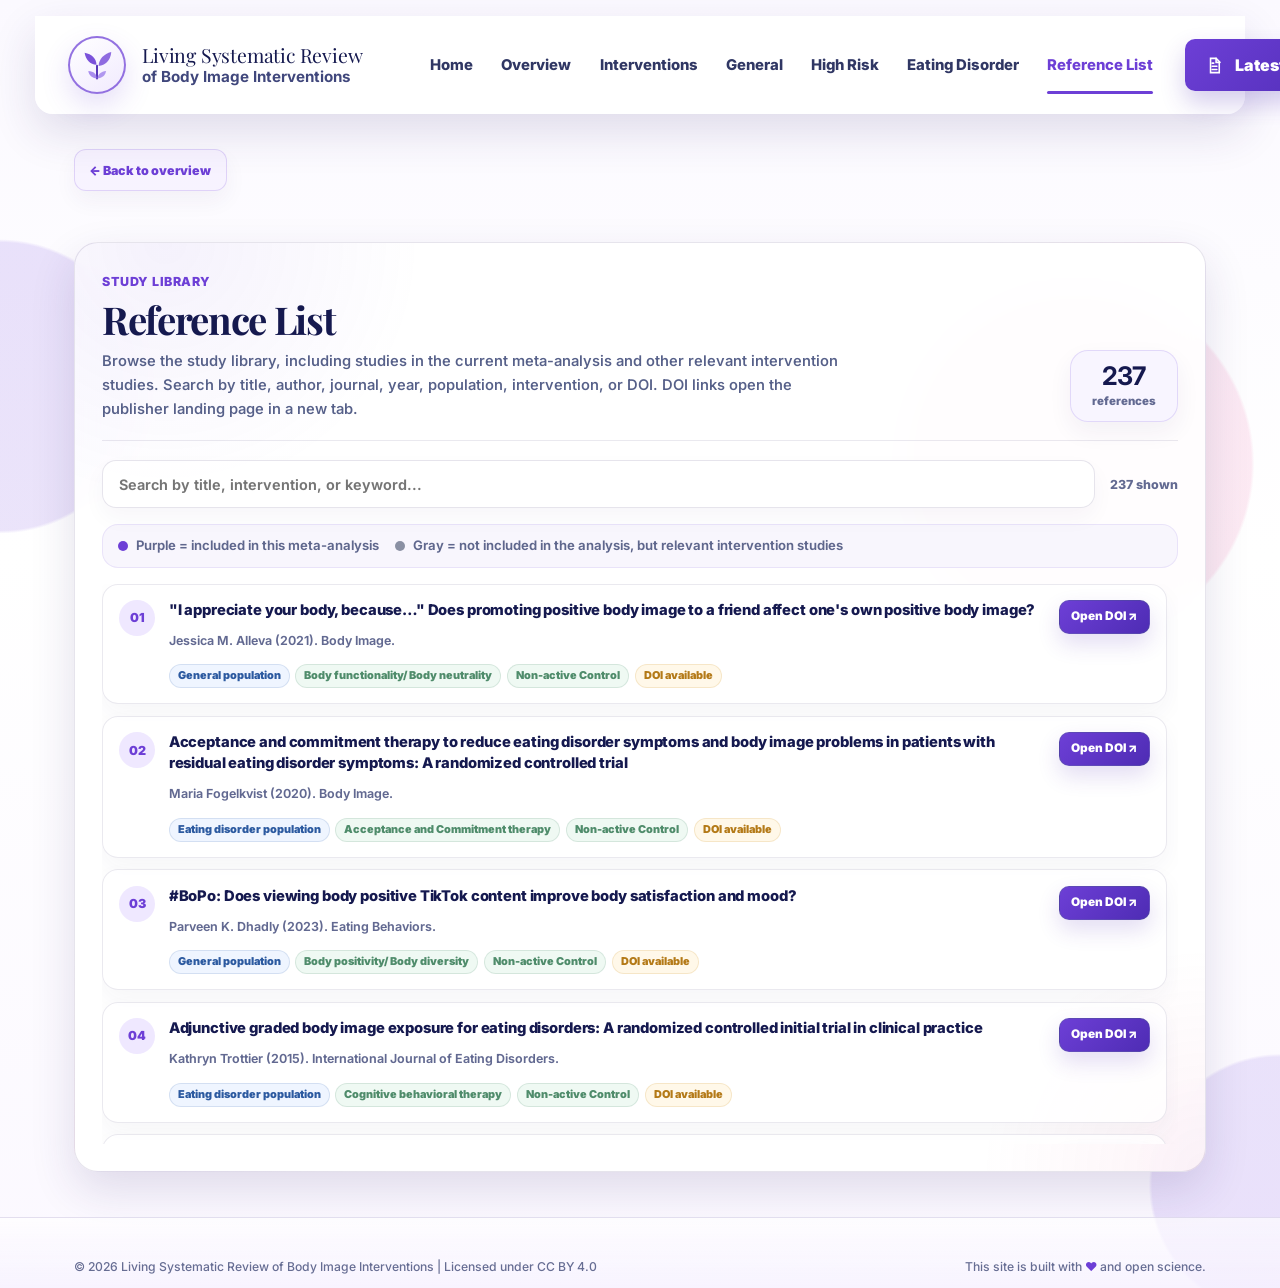
==== commit 64a7cd32: "Add files via upload" ====
--- a/references.html
+++ b/references.html
@@ -67,7 +67,7 @@
               <span class="population-kicker">Study library</span>
               <h2 id="referenceListTitle">Reference List</h2>
               <p>
-                Browse the included study library. Search by title, author, journal, year, population, intervention, or DOI. DOI links open the publisher landing page in a new tab.
+                Browse the study library, including studies in the current meta-analysis and other relevant intervention studies. Search by title, author, journal, year, population, intervention, or DOI. DOI links open the publisher landing page in a new tab.
               </p>
             </div>
             <div class="reference-count-pill" aria-label="Number of references currently displayed">
